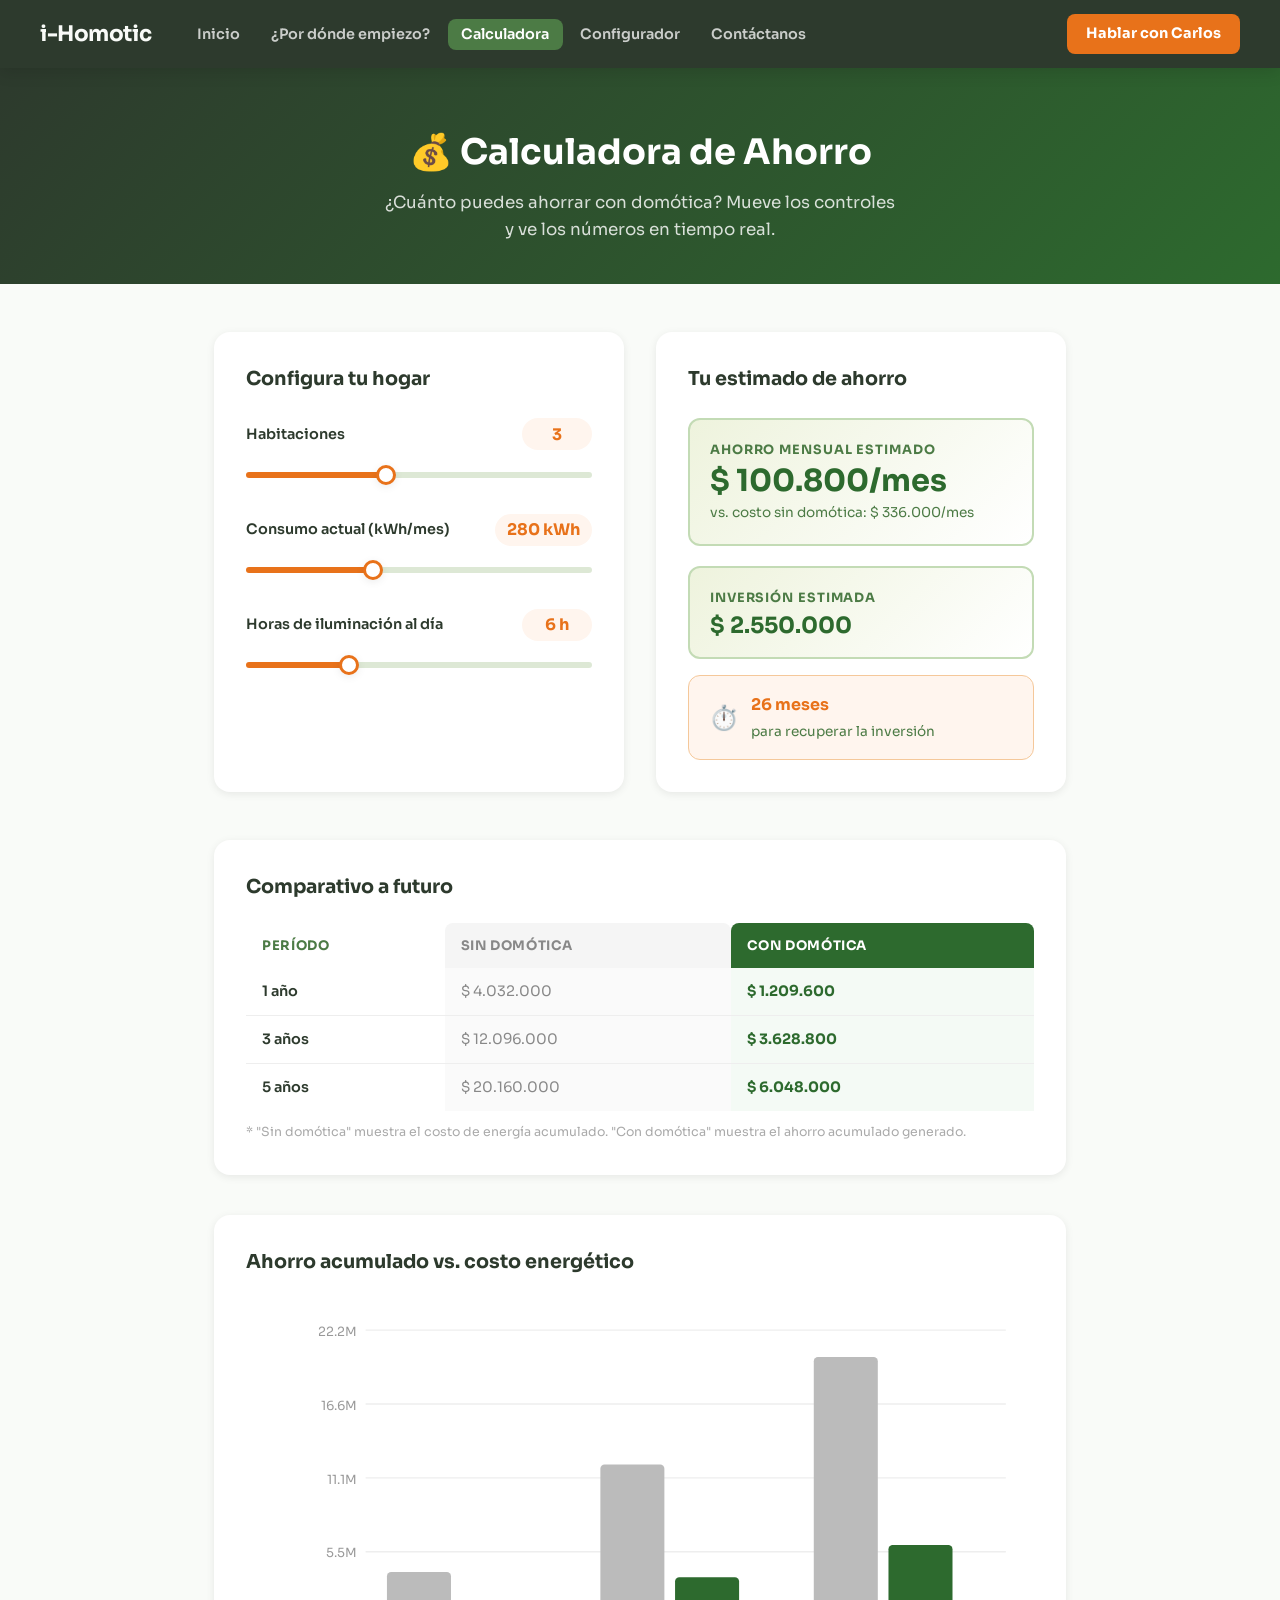
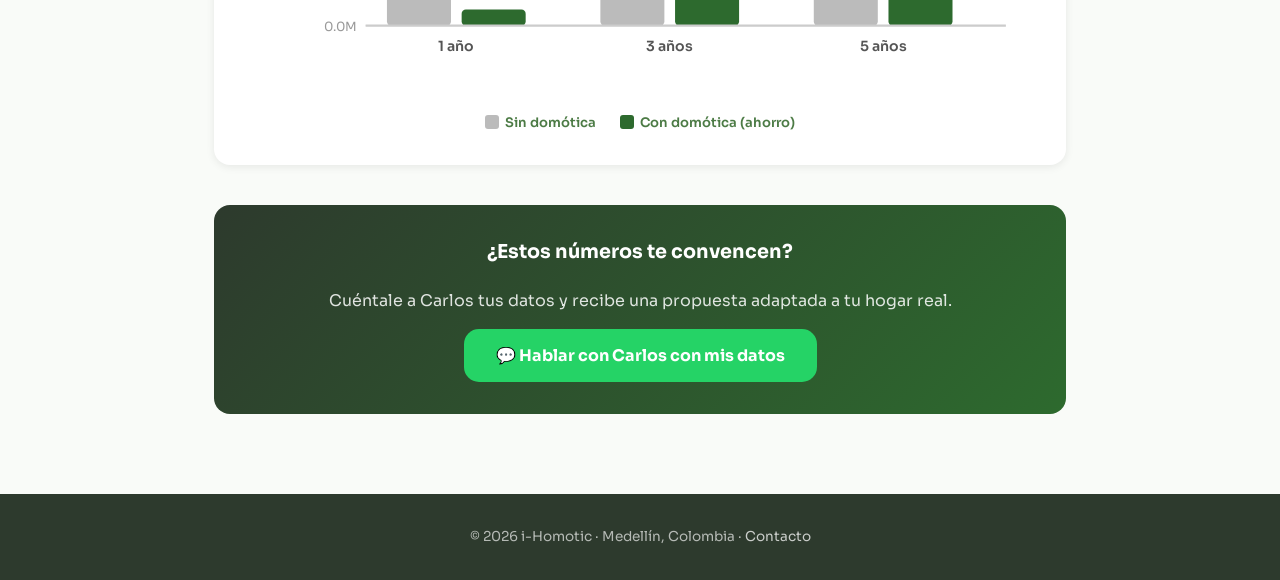
==== calculadora.html @ 34323c0f "feat: sitio web completo i-Homotic — Quiz, Calculadora, Configurador y Contacto" ====
<!DOCTYPE html>
<html lang="es">
<head>
  <meta charset="UTF-8" />
  <meta name="viewport" content="width=device-width, initial-scale=1.0" />
  <title>Calculadora de Ahorro — i-Homotic</title>
  <meta name="description" content="Descubre cuánto puedes ahorrar en energía con domótica. Calcula tu inversión y tiempo de retorno con datos reales." />
  <link rel="preconnect" href="https://fonts.googleapis.com" />
  <link rel="preconnect" href="https://fonts.gstatic.com" crossorigin />
  <link href="https://fonts.googleapis.com/css2?family=Sora:wght@400;600;700&display=swap" rel="stylesheet" />
  <link rel="stylesheet" href="css/variables.css" />
  <link rel="stylesheet" href="css/global.css" />
  <link rel="stylesheet" href="css/calculadora.css" />
</head>
<body>

  <!-- NAVBAR -->
  <nav id="main-nav">
    <a href="index.html" class="nav-logo">i-Homotic</a>
    <ul class="nav-links">
      <li><a href="index.html" class="nav-link">Inicio</a></li>
      <li><a href="quiz.html" class="nav-link">¿Por dónde empiezo?</a></li>
      <li><a href="calculadora.html" class="nav-link">Calculadora</a></li>
      <li><a href="configurador.html" class="nav-link">Configurador</a></li>
      <li><a href="contacto.html" class="nav-link">Contáctanos</a></li>
    </ul>
    <a href="https://wa.me/573XXXXXXXXXX?text=Hola,%20quiero%20información%20sobre%20domótica" class="nav-cta" target="_blank" rel="noopener">Hablar con Carlos</a>
    <button class="nav-hamburger" aria-label="Abrir menú" aria-expanded="false">&#9776;</button>
  </nav>

  <!-- HERO -->
  <header class="calc-hero">
    <h1>💰 Calculadora de Ahorro</h1>
    <p>¿Cuánto puedes ahorrar con domótica? Mueve los controles y ve los números en tiempo real.</p>
  </header>

  <!-- CALCULADORA -->
  <main class="calc-wrapper">

    <!-- Layout de sliders + resultados -->
    <div class="calc-layout">

      <!-- Panel de controles -->
      <div class="calc-panel">
        <h2>Configura tu hogar</h2>

        <div class="slider-group">
          <div class="slider-label">
            <span>Habitaciones</span>
            <span class="slider-value" id="val-habitaciones">3</span>
          </div>
          <input
            class="slider-input"
            type="range"
            id="slider-habitaciones"
            min="1" max="6" value="3" step="1"
            aria-label="Número de habitaciones"
          />
        </div>

        <div class="slider-group">
          <div class="slider-label">
            <span>Consumo actual (kWh/mes)</span>
            <span class="slider-value" id="val-consumo">280 kWh</span>
          </div>
          <input
            class="slider-input"
            type="range"
            id="slider-consumo"
            min="100" max="600" value="280" step="10"
            aria-label="Consumo eléctrico mensual en kWh"
          />
        </div>

        <div class="slider-group">
          <div class="slider-label">
            <span>Horas de iluminación al día</span>
            <span class="slider-value" id="val-horas">6 h</span>
          </div>
          <input
            class="slider-input"
            type="range"
            id="slider-horas"
            min="2" max="16" value="6" step="1"
            aria-label="Horas de iluminación al día"
          />
        </div>
      </div>

      <!-- Panel de resultados -->
      <div class="calc-results">
        <h2>Tu estimado de ahorro</h2>

        <div class="result-highlight">
          <p class="result-label">Ahorro mensual estimado</p>
          <p class="result-value" id="res-ahorro-mensual">$100.800/mes</p>
          <p class="result-sub">vs. costo sin domótica: <span id="res-costo-sin">$336.000/mes</span></p>
        </div>

        <div class="result-highlight" style="margin-bottom: 1rem;">
          <p class="result-label">Inversión estimada</p>
          <p class="result-value" id="res-inversion" style="font-size:1.4rem;">$2.550.000</p>
        </div>

        <div class="result-roi">
          <span class="roi-icon">⏱️</span>
          <div class="roi-text">
            <strong id="res-roi">25 meses</strong>
            <span>para recuperar la inversión</span>
          </div>
        </div>
      </div>
    </div>

    <!-- Tabla comparativa -->
    <div class="calc-table-section">
      <h2>Comparativo a futuro</h2>
      <table class="comparativa-table" aria-label="Comparativa de ahorro sin y con domótica">
        <thead>
          <tr>
            <th>Período</th>
            <th class="col-sin">Sin domótica</th>
            <th class="col-con">Con domótica</th>
          </tr>
        </thead>
        <tbody>
          <tr>
            <td>1 año</td>
            <td class="col-sin" id="tabla-sin-1">—</td>
            <td class="col-con" id="tabla-con-1">—</td>
          </tr>
          <tr>
            <td>3 años</td>
            <td class="col-sin" id="tabla-sin-3">—</td>
            <td class="col-con" id="tabla-con-3">—</td>
          </tr>
          <tr>
            <td>5 años</td>
            <td class="col-sin" id="tabla-sin-5">—</td>
            <td class="col-con" id="tabla-con-5">—</td>
          </tr>
        </tbody>
      </table>
      <p style="font-size:0.78rem; color:#aaa; margin-top:0.75rem;">
        * "Sin domótica" muestra el costo de energía acumulado. "Con domótica" muestra el ahorro acumulado generado.
      </p>
    </div>

    <!-- Gráfica SVG -->
    <div class="calc-chart-section">
      <h2>Ahorro acumulado vs. costo energético</h2>
      <div class="chart-container">
        <svg id="chart-svg" class="chart-svg" role="img" aria-label="Gráfica de barras comparativa de ahorro"></svg>
      </div>
      <div class="chart-legend">
        <span class="legend-item">
          <span class="legend-color" style="background-color:#bbb;"></span>
          Sin domótica
        </span>
        <span class="legend-item">
          <span class="legend-color" style="background-color:#2D6A2E;"></span>
          Con domótica (ahorro)
        </span>
      </div>
    </div>

    <!-- CTA -->
    <div class="calc-cta">
      <strong>¿Estos números te convencen?</strong>
      <p>Cuéntale a Carlos tus datos y recibe una propuesta adaptada a tu hogar real.</p>
      <a href="#" class="btn-whatsapp" id="calc-btn-wa" target="_blank" rel="noopener">
        💬 Hablar con Carlos con mis datos
      </a>
    </div>

  </main>

  <!-- FOOTER -->
  <footer class="site-footer">
    <p>© 2026 i-Homotic · Medellín, Colombia · <a href="contacto.html">Contacto</a></p>
  </footer>

  <script src="js/navbar.js"></script>
  <script src="js/calculadora.js"></script>
</body>
</html>
---- css/variables.css ----
:root {
  /* Colores */
  --blancoprincipal1: #FFFFFF;
  --blancoprincipal2: #f9fbf8;
  --naranja: #E8721A;
  --naranjahover: #F07F2A;
  --verde: #2D6A2E;
  --verdeclaro: #4c7b45;
  --colorletraverde: #2d3a2d;
  --colorletraverdeclaro: #4c7b45;
  --colorfondoverde: #eef3dd;
  --colorfondoverdeclaro: #f4faf5;
  --whatsapp: #25D366;
  --whatsapphover: #1ebe5b;

  /* Tipografía */
  --font-main: 'Sora', sans-serif;

  /* Border radius */
  --radius-sm: 8px;
  --radius-md: 12px;
  --radius-lg: 16px;
  --radius-full: 999px;

  /* Sombras */
  --shadow-sm: 0 2px 8px rgba(0, 0, 0, 0.08);
  --shadow-md: 0 4px 16px rgba(0, 0, 0, 0.12);
  --shadow-lg: 0 8px 32px rgba(0, 0, 0, 0.16);
}
---- css/global.css ----
/* =============================================
   RESET Y BASE
   ============================================= */
*, *::before, *::after {
  box-sizing: border-box;
  margin: 0;
  padding: 0;
}

html {
  font-size: 16px;
  scroll-behavior: smooth;
}

body {
  font-family: var(--font-main);
  color: var(--colorletraverde);
  background-color: var(--blancoprincipal2);
  line-height: 1.6;
  -webkit-font-smoothing: antialiased;
}

a {
  text-decoration: none;
  color: inherit;
}

ul {
  list-style: none;
}

img {
  max-width: 100%;
  display: block;
}

button {
  font-family: var(--font-main);
  cursor: pointer;
  border: none;
  background: none;
}

input, textarea, select {
  font-family: var(--font-main);
}

/* =============================================
   NAVBAR
   ============================================= */
#main-nav {
  position: sticky;
  top: 0;
  z-index: 100;
  display: flex;
  align-items: center;
  gap: 2rem;
  background-color: var(--colorletraverde);
  padding: 0 2.5rem;
  height: 68px;
  box-shadow: var(--shadow-md);
}

.nav-logo {
  font-weight: 700;
  font-size: 1.35rem;
  color: var(--blancoprincipal2);
  letter-spacing: -0.02em;
  white-space: nowrap;
  flex-shrink: 0;
}

.nav-logo:hover {
  color: var(--blancoprincipal1);
}

.nav-links {
  display: flex;
  align-items: center;
  gap: 0.25rem;
  flex: 1;
}

.nav-links li a {
  font-weight: 600;
  font-size: 0.9rem;
  color: rgba(255, 255, 255, 0.75);
  padding: 0.4rem 0.85rem;
  border-radius: var(--radius-sm);
  transition: color 0.2s, background-color 0.2s;
  white-space: nowrap;
}

.nav-links li a:hover {
  color: var(--blancoprincipal1);
  background-color: rgba(255, 255, 255, 0.1);
}

.nav-links li a.active {
  background-color: var(--verdeclaro);
  color: var(--blancoprincipal1);
}

.nav-cta {
  font-weight: 700;
  font-size: 0.9rem;
  background-color: var(--naranja);
  color: var(--blancoprincipal1);
  border-radius: var(--radius-sm);
  padding: 0.5rem 1.2rem;
  white-space: nowrap;
  flex-shrink: 0;
  transition: background-color 0.2s, transform 0.2s;
}

.nav-cta:hover {
  background-color: var(--naranjahover);
  transform: translateY(-2px);
}

.nav-hamburger {
  display: none;
  font-size: 1.5rem;
  color: var(--blancoprincipal2);
  padding: 0.25rem 0.5rem;
  margin-left: auto;
  background: none;
  border: none;
  cursor: pointer;
  line-height: 1;
}

/* =============================================
   NAVBAR MOBILE
   ============================================= */
@media (max-width: 768px) {
  #main-nav {
    flex-wrap: wrap;
    height: auto;
    padding: 0.85rem 1.25rem;
    gap: 0;
  }

  .nav-logo {
    flex: 1;
  }

  .nav-hamburger {
    display: block;
  }

  .nav-links {
    display: none;
    flex-direction: column;
    align-items: flex-start;
    width: 100%;
    padding: 0.5rem 0 0.75rem;
    gap: 0.1rem;
    order: 3;
  }

  .nav-links li {
    width: 100%;
  }

  .nav-links li a {
    display: block;
    width: 100%;
    padding: 0.6rem 0.85rem;
  }

  .nav-cta {
    order: 2;
    margin-left: auto;
    font-size: 0.82rem;
    padding: 0.45rem 0.9rem;
  }

  #main-nav.nav-open .nav-links {
    display: flex;
  }
}

/* =============================================
   UTILIDADES GENERALES
   ============================================= */
.container {
  max-width: 1100px;
  margin: 0 auto;
  padding: 0 1.5rem;
}

.section {
  padding: 5rem 1.5rem;
}

.section-title {
  font-size: 2rem;
  font-weight: 700;
  color: var(--colorletraverde);
  margin-bottom: 0.5rem;
}

.section-subtitle {
  font-size: 1.05rem;
  color: var(--colorletraverdeclaro);
  margin-bottom: 2.5rem;
}

/* Botones reutilizables */
.btn-primary {
  display: inline-block;
  background-color: var(--naranja);
  color: var(--blancoprincipal1);
  font-weight: 700;
  font-size: 1rem;
  padding: 0.85rem 2rem;
  border-radius: 15px;
  border: none;
  cursor: pointer;
  transition: background-color 0.2s, transform 0.2s, box-shadow 0.2s;
}

.btn-primary:hover {
  background-color: var(--naranjahover);
  transform: translateY(-3px);
  box-shadow: var(--shadow-md);
}

.btn-whatsapp {
  display: inline-flex;
  align-items: center;
  gap: 0.6rem;
  background-color: var(--whatsapp);
  color: var(--blancoprincipal1);
  font-weight: 700;
  font-size: 1rem;
  padding: 0.85rem 2rem;
  border-radius: 15px;
  border: none;
  cursor: pointer;
  text-decoration: none;
  transition: background-color 0.2s, transform 0.2s;
}

.btn-whatsapp:hover {
  background-color: var(--whatsapphover);
  transform: translateY(-3px);
}

.btn-outline {
  display: inline-block;
  background-color: transparent;
  color: var(--verdeclaro);
  font-weight: 600;
  font-size: 0.95rem;
  padding: 0.7rem 1.5rem;
  border-radius: 15px;
  border: 1.5px solid var(--verdeclaro);
  cursor: pointer;
  transition: background-color 0.2s, color 0.2s;
}

.btn-outline:hover {
  background-color: var(--verdeclaro);
  color: var(--blancoprincipal1);
}

/* Footer simple */
.site-footer {
  background-color: var(--colorletraverde);
  color: rgba(255, 255, 255, 0.65);
  text-align: center;
  padding: 2rem 1.5rem;
  font-size: 0.85rem;
}

.site-footer a {
  color: rgba(255, 255, 255, 0.75);
}

.site-footer a:hover {
  color: var(--blancoprincipal1);
}
---- css/calculadora.css ----
/* =============================================
   CALCULADORA DE AHORRO
   ============================================= */

.calc-hero {
  background: linear-gradient(135deg, var(--colorletraverde) 0%, var(--verde) 100%);
  color: var(--blancoprincipal1);
  padding: 3.5rem 1.5rem 2.5rem;
  text-align: center;
}

.calc-hero h1 {
  font-size: 2.2rem;
  font-weight: 700;
  margin-bottom: 0.6rem;
}

.calc-hero p {
  font-size: 1.05rem;
  color: rgba(255, 255, 255, 0.82);
  max-width: 520px;
  margin: 0 auto;
}

.calc-wrapper {
  max-width: 900px;
  margin: 0 auto;
  padding: 3rem 1.5rem 5rem;
}

/* Layout principal */
.calc-layout {
  display: grid;
  grid-template-columns: 1fr 1fr;
  gap: 2rem;
  margin-bottom: 3rem;
}

/* Panel de controles */
.calc-panel {
  background: var(--blancoprincipal1);
  border-radius: var(--radius-lg);
  padding: 2rem;
  box-shadow: var(--shadow-sm);
}

.calc-panel h2 {
  font-size: 1.2rem;
  font-weight: 700;
  color: var(--colorletraverde);
  margin-bottom: 1.5rem;
}

.slider-group {
  margin-bottom: 1.75rem;
}

.slider-label {
  display: flex;
  justify-content: space-between;
  align-items: center;
  margin-bottom: 0.6rem;
}

.slider-label span:first-child {
  font-size: 0.9rem;
  font-weight: 600;
  color: var(--colorletraverde);
}

.slider-value {
  font-size: 1rem;
  font-weight: 700;
  color: var(--naranja);
  background-color: #fff5ee;
  border-radius: var(--radius-full);
  padding: 0.2rem 0.75rem;
  min-width: 70px;
  text-align: center;
}

.slider-input {
  -webkit-appearance: none;
  appearance: none;
  width: 100%;
  height: 6px;
  border-radius: var(--radius-full);
  outline: none;
  cursor: pointer;
  background: linear-gradient(to right, var(--naranja) 0%, var(--naranja) 50%, #dde8d5 50%, #dde8d5 100%);
  transition: background 0s;
}

.slider-input::-webkit-slider-thumb {
  -webkit-appearance: none;
  appearance: none;
  width: 20px;
  height: 20px;
  border-radius: 50%;
  background-color: var(--blancoprincipal1);
  border: 3px solid var(--naranja);
  box-shadow: var(--shadow-sm);
  cursor: pointer;
  transition: transform 0.15s;
}

.slider-input::-moz-range-thumb {
  width: 20px;
  height: 20px;
  border-radius: 50%;
  background-color: var(--blancoprincipal1);
  border: 3px solid var(--naranja);
  box-shadow: var(--shadow-sm);
  cursor: pointer;
}

.slider-input::-webkit-slider-thumb:hover {
  transform: scale(1.15);
}

/* Panel de resultados */
.calc-results {
  background: var(--blancoprincipal1);
  border-radius: var(--radius-lg);
  padding: 2rem;
  box-shadow: var(--shadow-sm);
}

.calc-results h2 {
  font-size: 1.2rem;
  font-weight: 700;
  color: var(--colorletraverde);
  margin-bottom: 1.5rem;
}

.result-highlight {
  background: linear-gradient(135deg, var(--colorfondoverde), var(--blancoprincipal1));
  border: 2px solid #c3dbb5;
  border-radius: var(--radius-md);
  padding: 1.25rem;
  margin-bottom: 1.25rem;
}

.result-highlight .result-label {
  font-size: 0.8rem;
  font-weight: 700;
  text-transform: uppercase;
  letter-spacing: 0.07em;
  color: var(--colorletraverdeclaro);
  margin-bottom: 0.25rem;
}

.result-highlight .result-value {
  font-size: 1.9rem;
  font-weight: 700;
  color: var(--verde);
  line-height: 1.1;
}

.result-highlight .result-sub {
  font-size: 0.85rem;
  color: var(--colorletraverdeclaro);
  margin-top: 0.25rem;
}

.result-roi {
  background-color: #fff5ee;
  border: 1.5px solid #f5c89a;
  border-radius: var(--radius-md);
  padding: 1rem 1.25rem;
  display: flex;
  align-items: center;
  gap: 0.75rem;
}

.result-roi .roi-icon {
  font-size: 1.5rem;
}

.result-roi .roi-text strong {
  display: block;
  font-size: 1rem;
  font-weight: 700;
  color: var(--naranja);
}

.result-roi .roi-text span {
  font-size: 0.85rem;
  color: var(--colorletraverdeclaro);
}

/* Tabla comparativa */
.calc-table-section {
  background: var(--blancoprincipal1);
  border-radius: var(--radius-lg);
  padding: 2rem;
  box-shadow: var(--shadow-sm);
  margin-bottom: 2.5rem;
}

.calc-table-section h2 {
  font-size: 1.2rem;
  font-weight: 700;
  color: var(--colorletraverde);
  margin-bottom: 1.25rem;
}

.comparativa-table {
  width: 100%;
  border-collapse: collapse;
  font-size: 0.9rem;
}

.comparativa-table th {
  padding: 0.75rem 1rem;
  text-align: left;
  font-weight: 700;
  font-size: 0.82rem;
  text-transform: uppercase;
  letter-spacing: 0.05em;
}

.comparativa-table th:first-child {
  color: var(--colorletraverdeclaro);
}

.comparativa-table th.col-sin {
  color: #888;
  background-color: #f5f5f5;
  border-radius: var(--radius-sm) var(--radius-sm) 0 0;
}

.comparativa-table th.col-con {
  color: var(--blancoprincipal1);
  background-color: var(--verde);
  border-radius: var(--radius-sm) var(--radius-sm) 0 0;
}

.comparativa-table td {
  padding: 0.75rem 1rem;
  border-bottom: 1px solid #eee;
}

.comparativa-table td:first-child {
  font-weight: 600;
  color: var(--colorletraverde);
}

.comparativa-table td.col-sin {
  color: #888;
  background-color: #fafafa;
}

.comparativa-table td.col-con {
  color: var(--verde);
  font-weight: 700;
  background-color: var(--colorfondoverdeclaro);
}

.comparativa-table tr:last-child td {
  border-bottom: none;
}

/* Gráfica SVG */
.calc-chart-section {
  background: var(--blancoprincipal1);
  border-radius: var(--radius-lg);
  padding: 2rem;
  box-shadow: var(--shadow-sm);
  margin-bottom: 2.5rem;
}

.calc-chart-section h2 {
  font-size: 1.2rem;
  font-weight: 700;
  color: var(--colorletraverde);
  margin-bottom: 1.5rem;
}

.chart-container {
  width: 100%;
  overflow-x: auto;
}

.chart-svg {
  display: block;
  margin: 0 auto;
}

/* Leyenda de la gráfica */
.chart-legend {
  display: flex;
  gap: 1.5rem;
  justify-content: center;
  margin-top: 1rem;
}

.legend-item {
  display: flex;
  align-items: center;
  gap: 0.4rem;
  font-size: 0.82rem;
  font-weight: 600;
  color: var(--colorletraverdeclaro);
}

.legend-color {
  width: 14px;
  height: 14px;
  border-radius: 3px;
  flex-shrink: 0;
}

/* CTA */
.calc-cta {
  background: linear-gradient(135deg, var(--colorletraverde) 0%, var(--verde) 100%);
  border-radius: var(--radius-lg);
  padding: 2rem;
  text-align: center;
  color: var(--blancoprincipal1);
}

.calc-cta p {
  font-size: 1rem;
  margin-bottom: 1rem;
  color: rgba(255, 255, 255, 0.85);
}

.calc-cta strong {
  font-size: 1.2rem;
  display: block;
  margin-bottom: 1.25rem;
}

@media (max-width: 700px) {
  .calc-layout {
    grid-template-columns: 1fr;
  }

  .calc-hero h1 {
    font-size: 1.7rem;
  }
}
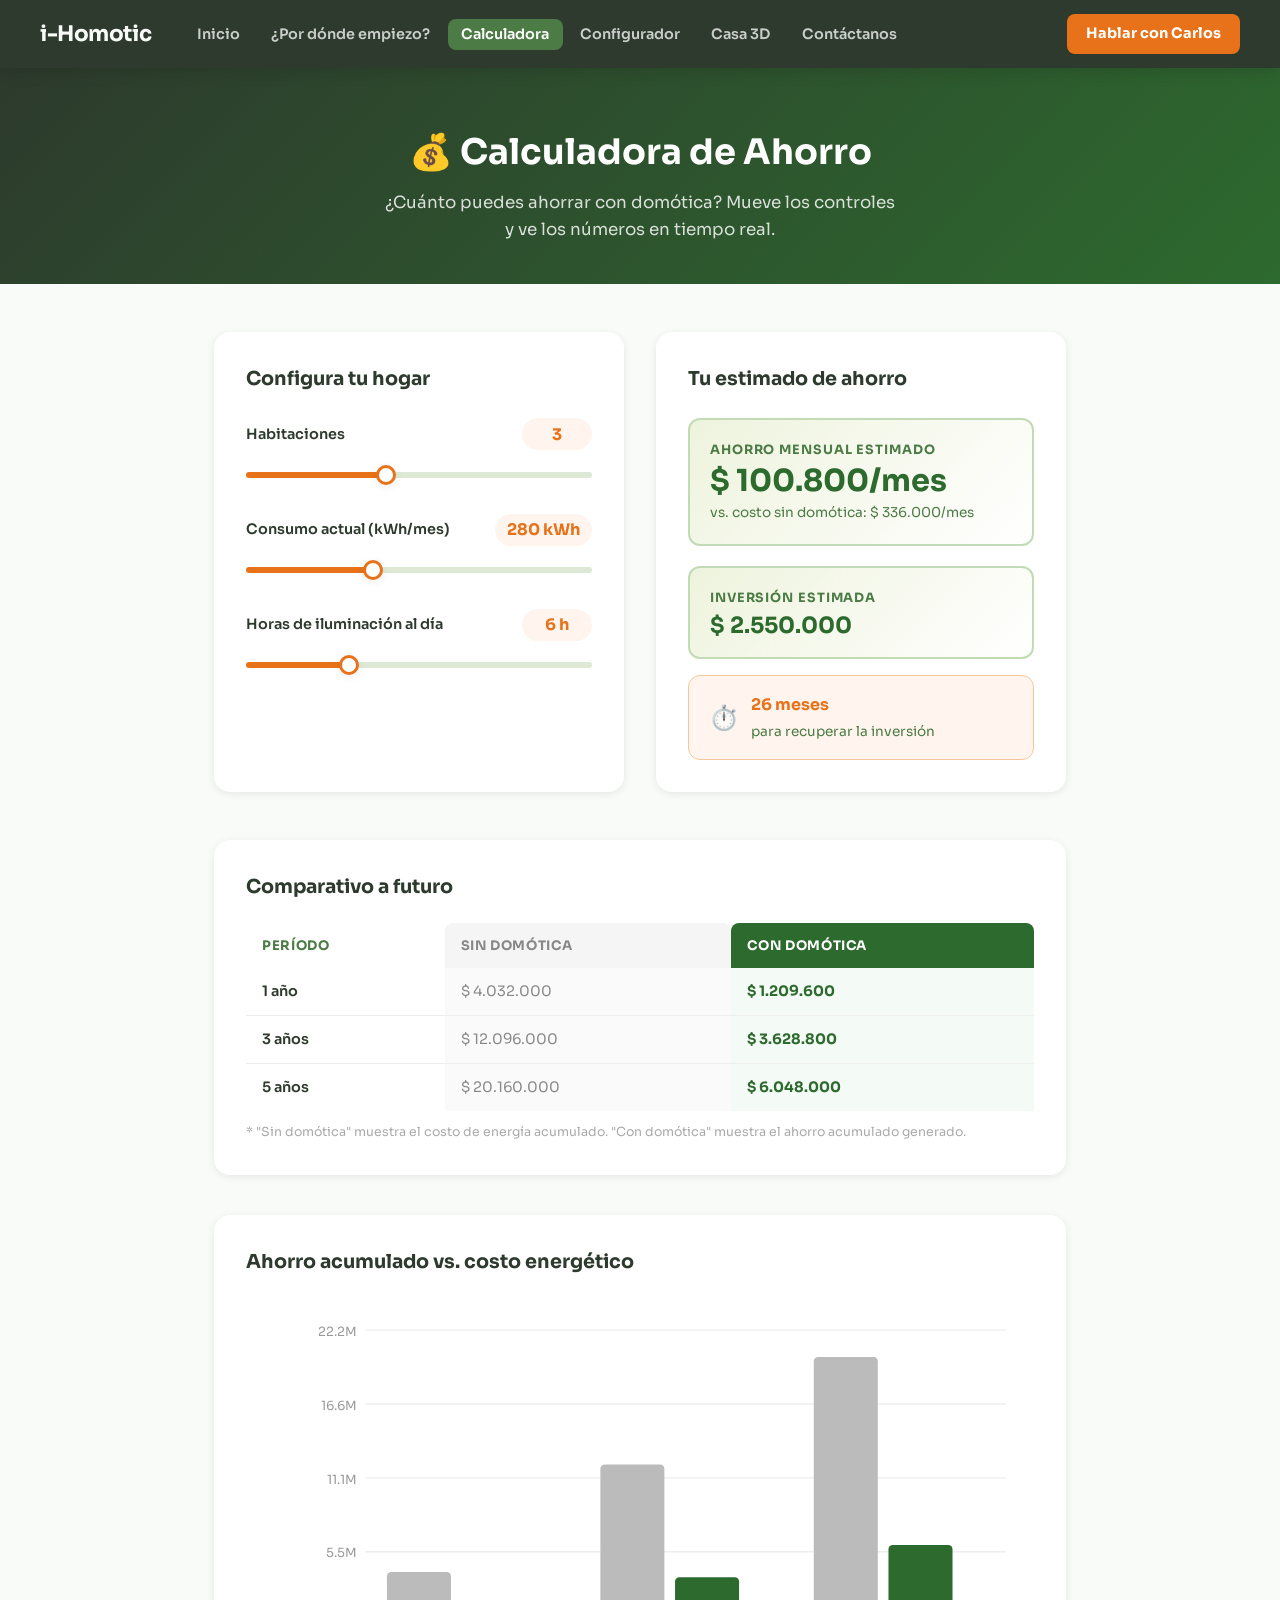
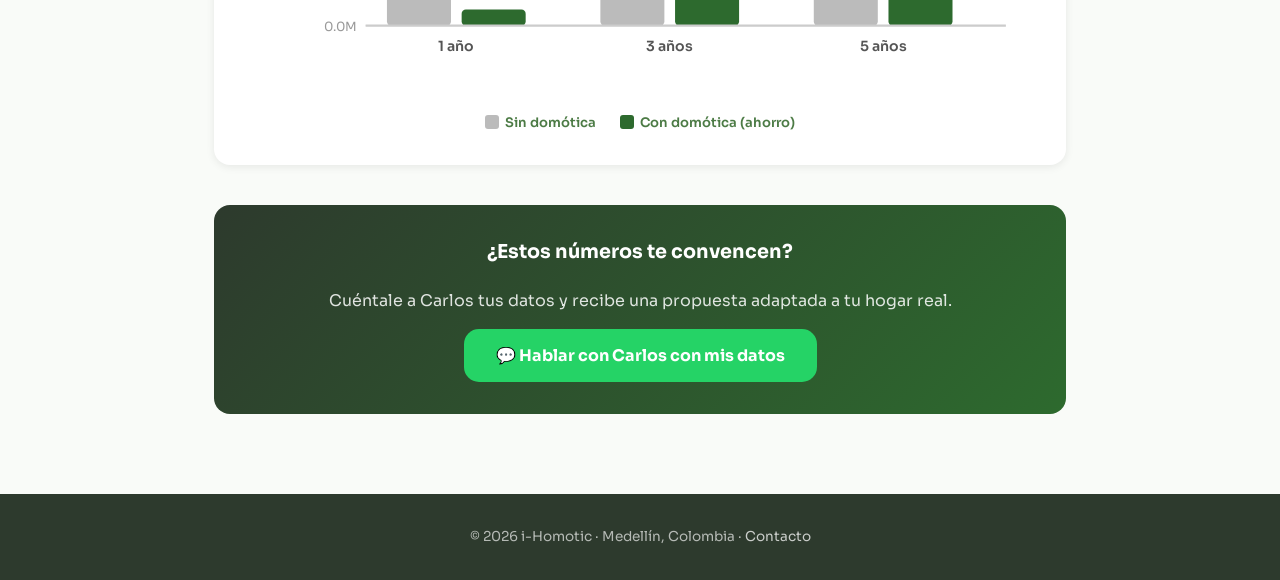
==== commit 27e435eb: "feat: add Casa 3D interactive visualizer (Three.js) - New casa3d.html with Three.js r128 + OrbitCont" ====
--- a/calculadora.html
+++ b/calculadora.html
@@ -22,6 +22,7 @@
       <li><a href="quiz.html" class="nav-link">¿Por dónde empiezo?</a></li>
       <li><a href="calculadora.html" class="nav-link">Calculadora</a></li>
       <li><a href="configurador.html" class="nav-link">Configurador</a></li>
+      <li><a href="casa3d.html" class="nav-link">Casa 3D</a></li>
       <li><a href="contacto.html" class="nav-link">Contáctanos</a></li>
     </ul>
     <a href="https://wa.me/573XXXXXXXXXX?text=Hola,%20quiero%20información%20sobre%20domótica" class="nav-cta" target="_blank" rel="noopener">Hablar con Carlos</a>
